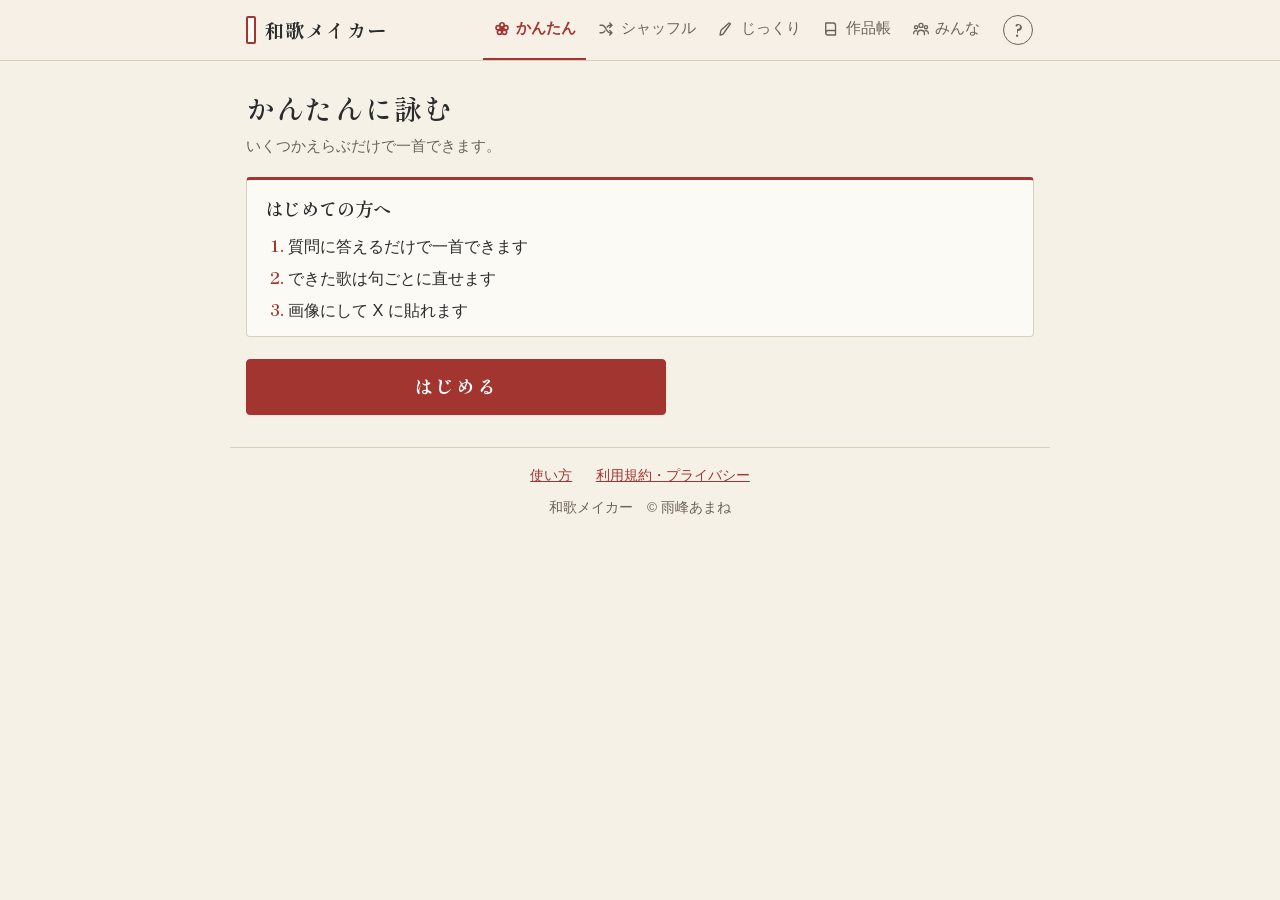
==== index.html @ 01344074 "みんなの和歌の API URL を設定 Co-Authored-By: Claude Fable 5.1 <noreply@anthropic.com>" ====
<!doctype html>
<html lang="ja">
<head>
<meta charset="utf-8">
<meta name="viewport" content="width=device-width, initial-scale=1, viewport-fit=cover">
<title>和歌メイカー｜えらぶだけで和歌が一首、縦書き画像で共有</title>
<meta name="description" content="質問に答えるだけで和歌（五・七・五・七・七）が一首できる無料サイト。句ごとの言いかえ、音数の自動カウント、短冊・色紙の縦書き画像で X に共有。今日のお題・作品帳つき。">
<meta name="theme-color" content="#f6f1e7">
<link rel="canonical" href="https://amemineamane.github.io/waka-maker/">
<!-- ホーム画面に追加（PWA）。sw.js は js/app.js が http(s) のときだけ登録する -->
<link rel="manifest" href="manifest.webmanifest">
<link rel="apple-touch-icon" href="assets/apple-touch-icon.png">
<meta name="apple-mobile-web-app-title" content="和歌メイカー">
<!-- OGP（SNS は JS を実行しないので data/site.js の値を直書き） -->
<meta property="og:type" content="website">
<meta property="og:site_name" content="和歌メイカー">
<meta property="og:title" content="和歌メイカー — えらぶだけで、和歌が一首">
<meta property="og:description" content="えらぶだけで和歌が一首。音数を数えて、短冊・色紙の縦書き画像にして X で共有できる無料サイト。">
<meta property="og:locale" content="ja_JP">
<meta property="og:url" content="https://amemineamane.github.io/waka-maker/">
<meta property="og:image" content="https://amemineamane.github.io/waka-maker/assets/og.png">
<meta property="og:image:width" content="1200">
<meta property="og:image:height" content="630">
<meta property="og:image:alt" content="和歌メイカー 縦書きの和歌のカード">
<meta name="twitter:image" content="https://amemineamane.github.io/waka-maker/assets/og.png">
<meta name="twitter:card" content="summary_large_image">
<meta name="twitter:site" content="@AmemineAmane">
<meta name="twitter:title" content="和歌メイカー — えらぶだけで、和歌が一首">
<meta name="twitter:description" content="えらぶだけで和歌が一首。音数を数えて、短冊・色紙の縦書き画像にして X で共有できる無料サイト。">
<script type="application/ld+json">
{
  "@context": "https://schema.org",
  "@type": "WebApplication",
  "name": "和歌メイカー",
  "url": "https://amemineamane.github.io/waka-maker/",
  "description": "質問に答えるだけで和歌（五・七・五・七・七）が一首できる無料サイト。句ごとの言いかえ、音数の自動カウント、短冊・色紙の縦書き画像で X に共有。今日のお題・作品帳つき。",
  "inLanguage": "ja",
  "applicationCategory": "EducationalApplication",
  "operatingSystem": "Any（ブラウザ）",
  "browserRequirements": "JavaScript を有効にしたブラウザ",
  "isAccessibleForFree": true,
  "offers": { "@type": "Offer", "price": "0", "priceCurrency": "JPY" },
  "image": "https://amemineamane.github.io/waka-maker/assets/og.png",
  "author": {
    "@type": "Person",
    "name": "雨峰あまね",
    "url": "https://x.com/AmemineAmane",
    "sameAs": ["https://x.com/AmemineAmane", "https://www.youtube.com/@AmemineAmane", "https://amemineamane.booth.pm/"]
  }
}
</script>
<link rel="icon" href="data:image/svg+xml,%3Csvg xmlns='http://www.w3.org/2000/svg' viewBox='0 0 64 64'%3E%3Crect x='19' y='3' width='26' height='58' rx='2' fill='%23d0482f'/%3E%3Ccircle cx='32' cy='10' r='2.6' fill='%23f6f1e7'/%3E%3Cpath d='M32 20v32' stroke='%23f6f1e7' stroke-width='2.4' stroke-linecap='round' opacity='.75'/%3E%3C/svg%3E">
<link rel="preconnect" href="https://fonts.googleapis.com">
<link rel="preconnect" href="https://fonts.gstatic.com" crossorigin>
<link rel="stylesheet" href="https://fonts.googleapis.com/css2?family=Shippori+Mincho:wght@400;600;700&display=swap">
<link rel="stylesheet" href="css/app.css?v=10">
</head>
<body>
<a class="skip" href="#app">本文へ</a>
<header class="site-header">
  <div class="header-inner">
    <a class="brand" href="#/easy"><span class="brand-mark" aria-hidden="true"></span><span data-site-name>和歌メイカー</span></a>
    <nav class="nav" aria-label="メニュー"><div class="nav-tabs" role="tablist" aria-label="作り方・作品帳・みんなの和歌">
      <a class="nav-item" href="#/easy" data-route="easy" role="tab" aria-selected="false" aria-controls="app"><svg class="nav-icon" viewBox="0 0 24 24" aria-hidden="true"><circle cx="12" cy="6.6" r="2.9"/><circle cx="17.1" cy="10.3" r="2.9"/><circle cx="15.2" cy="16.3" r="2.9"/><circle cx="8.8" cy="16.3" r="2.9"/><circle cx="6.9" cy="10.3" r="2.9"/><circle cx="12" cy="12" r="1.2"/></svg><span>かんたん</span></a>
      <a class="nav-item" href="#/mix" data-route="mix" role="tab" aria-selected="false" aria-controls="app"><svg class="nav-icon" viewBox="0 0 24 24" aria-hidden="true"><path d="M4 7h3c5 0 5 10 10 10h3M17 14l3 3-3 3M4 17h3c1.5 0 2.5-1 3.5-2.5M13.5 9.5C14.5 8 15.5 7 17 7h3M17 4l3 3-3 3"/></svg><span>シャッフル</span></a>
      <a class="nav-item" href="#/compose" data-route="compose" role="tab" aria-selected="false" aria-controls="app"><svg class="nav-icon" viewBox="0 0 24 24" aria-hidden="true"><path d="M4 20c3 0 5-1 6-4l8-11-2-1-10 9c-2 2-1 5-2 7z"/></svg><span>じっくり</span></a>
      <a class="nav-item" href="#/gallery" data-route="gallery" role="tab" aria-selected="false" aria-controls="app"><svg class="nav-icon" viewBox="0 0 24 24" aria-hidden="true"><path d="M5 4h10a3 3 0 0 1 3 3v13H8a3 3 0 0 1-3-3z"/><path d="M5 17a3 3 0 0 1 3-3h10"/></svg><span>作品帳</span></a>
      <a class="nav-item" href="#/minna" data-route="minna" role="tab" aria-selected="false" aria-controls="app" hidden><svg class="nav-icon" viewBox="0 0 24 24" aria-hidden="true"><circle cx="12" cy="7.2" r="2.7"/><path d="M7.4 19.5v-1.2a4.6 4.6 0 0 1 9.2 0v1.2"/><circle cx="5.4" cy="9.6" r="2.1"/><path d="M2.2 18.2v-.7a3.3 3.3 0 0 1 4-3.2"/><circle cx="18.6" cy="9.6" r="2.1"/><path d="M21.8 18.2v-.7a3.3 3.3 0 0 0-4-3.2"/></svg><span>みんな</span></a>
    </div></nav>
    <a class="help-btn" href="#/help" data-route="help" aria-label="使い方" title="使い方">?</a>
  </div>
</header>

<main id="app" class="main" tabindex="-1">
  <noscript><p class="notice">このサイトは JavaScript を使います。ブラウザの設定で JavaScript を有効にしてください。</p></noscript>
</main>

<footer class="site-footer">
  <p><a href="#/help">使い方</a>　<a href="#/terms">利用規約・プライバシー</a></p>
  <p class="muted small"><span data-site-name>和歌メイカー</span>　<span id="footer-credit"></span></p>
</footer>

<div id="toast" class="toast" role="status" aria-live="polite"></div>

<!-- データ → 部品 → 画面 → 起動 の順（file:// で動くよう fetch / module は使わない） -->
<script src="data/site.js?v=10"></script>
<script src="data/words.js?v=10"></script>
<script src="data/makura.js?v=10"></script>
<script src="data/parts.js?v=10"></script>
<script src="data/samples.js?v=10"></script>
<script src="data/readings.js?v=10"></script>
<script src="data/easy.js?v=10"></script>
<script src="data/easy-modern.js?v=10"></script>
<script src="js/mora.js?v=10"></script>
<script src="js/reading.js?v=10"></script>
<script src="js/store.js?v=10"></script>
<script src="js/components.js?v=10"></script>
<script src="js/render.js?v=10"></script>
<script src="js/share.js?v=10"></script>
<script src="js/easy-gen.js?v=10"></script>
<script src="js/view-easy.js?v=10"></script>
<script src="js/view-compose.js?v=10"></script>
<script src="js/view-mix.js?v=10"></script>
<script src="js/view-gallery.js?v=10"></script>
<script src="js/view-minna.js?v=10"></script>
<script src="js/view-help.js?v=10"></script>
<script src="js/view-terms.js?v=10"></script>
<script src="js/app.js?v=10"></script>
</body>
</html>
---- css/app.css ----
/* =====================================================================
 * css/app.css — 和歌メイカーの見た目
 * ---------------------------------------------------------------------
 * 生成りの地・墨の文字・アクセントは深緋 1 色（DESIGN.md 5 章）。
 * スマホ幅 360px が基準。720px 以上でタブを上に、入力欄を横並びにする。
 * 角丸は 4px まで、影は薄く 1 段。
 * ===================================================================== */
:root {
  --paper: #f6f1e7;
  --paper-2: #fcfaf5;
  --paper-3: #ece5d6;
  --ink: #2b2b2b;
  --ink-2: #6a6358;
  --line: #d8cfbd;
  --accent: #a2352f;
  --accent-soft: #f3e3df;
  --warn: #8a6410;
  --warn-bg: #f5e6b8;
  --bad: #a2352f;
  --radius: 4px;
  --shadow: 0 1px 2px rgba(60, 45, 20, .08);
  --gothic: "Yu Gothic", YuGothic, "Hiragino Sans", "Hiragino Kaku Gothic ProN", "Noto Sans JP", Meiryo, sans-serif;
  --mincho: "Shippori Mincho", "Zen Old Mincho", "Yu Mincho", YuMincho, "Hiragino Mincho ProN", "Noto Serif JP", serif;
  --nav-h: 60px;
  --cta-h: 72px;   /* 主ボタンの帯（56px のボタン＋上下 8px） */
}

*, *::before, *::after { box-sizing: border-box; }
html { -webkit-text-size-adjust: 100%; }
body {
  margin: 0;
  background: var(--paper);
  color: var(--ink);
  font-family: var(--gothic);
  font-weight: 500;
  font-size: 16px;
  line-height: 1.7;
  overflow-x: hidden;
  padding-bottom: calc(var(--nav-h) + env(safe-area-inset-bottom));
}
body.modal-open { overflow: hidden; }
a { color: var(--accent); }
h1, h2, h3 { font-family: var(--mincho); font-weight: 600; line-height: 1.4; margin: 0; }
p { margin: 0 0 .6em; }
button, input { font: inherit; color: inherit; }
:focus-visible { outline: 2px solid var(--accent); outline-offset: 2px; }

.muted { color: var(--ink-2); }
.small { font-size: .85rem; }
.center { text-align: center; }
.pad { padding: .8rem; }
.visually-hidden { position: absolute !important; width: 1px; height: 1px; overflow: hidden; clip: rect(0 0 0 0); white-space: nowrap; }
.skip { position: absolute; left: -999px; top: 0; background: var(--paper-2); padding: .5rem; z-index: 50; }
.skip:focus { left: .5rem; }

/* ---------- ヘッダー・タブ ---------- */
.site-header {
  position: sticky; top: 0; z-index: 20;
  background: rgba(246, 241, 231, .96);
  border-bottom: 1px solid var(--line);
}
.header-inner { max-width: 820px; margin: 0 auto; padding: 0 16px; height: 52px; display: flex; align-items: center; justify-content: space-between; }
.brand { display: flex; align-items: center; gap: .55rem; color: var(--ink); text-decoration: none; font-family: var(--mincho); font-weight: 700; font-size: 1.2rem; letter-spacing: .08em; }
.brand-mark { width: 10px; height: 28px; border: 2px solid var(--accent); border-radius: 2px; background: var(--paper-2); }

/* スマホ：下タブ */
.nav {
  position: fixed; left: 0; right: 0; bottom: 0; z-index: 20;
  display: grid; grid-template-columns: repeat(4, 1fr);
  height: calc(var(--nav-h) + env(safe-area-inset-bottom));
  padding-bottom: env(safe-area-inset-bottom);
  background: var(--paper-2);
  border-top: 1px solid var(--line);
}
.nav-item {
  display: flex; flex-direction: column; align-items: center; justify-content: center; gap: 2px;
  color: var(--ink-2); text-decoration: none; font-size: .72rem; min-height: 44px;
}
.nav-icon { width: 22px; height: 22px; fill: none; stroke: currentColor; stroke-width: 1.8; stroke-linecap: round; stroke-linejoin: round; }
.nav-item[aria-current="page"] { color: var(--accent); font-weight: 700; }
.nav-item[aria-current="page"] .nav-icon { stroke-width: 2.2; }
.help-btn {
  flex: none; display: inline-flex; align-items: center; justify-content: center;
  width: 44px; height: 44px; margin-right: -6px; border-radius: 50%; position: relative;
  color: var(--ink-2); text-decoration: none; font-family: var(--mincho); font-weight: 700; font-size: 1.15rem;
}
.help-btn::before { content: ""; position: absolute; inset: 7px; border: 1.5px solid currentColor; border-radius: 50%; }
.help-btn:hover, .help-btn[aria-current="page"] { color: var(--accent); }

/* ---------- 本体 ---------- */
.main { max-width: 820px; margin: 0 auto; padding: 16px 16px 32px; outline: none; }
.view-head { margin: 4px 0 18px; }
.view-title { font-size: 1.5rem; letter-spacing: .06em; }
.lead { color: var(--ink-2); margin-top: .3rem; font-size: .95rem; }
.notice { background: var(--paper-2); border: 1px solid var(--line); padding: 1rem; border-radius: var(--radius); }
.notice.error { border-color: var(--accent); }
.banner {
  display: flex; flex-wrap: wrap; gap: .3rem .8rem; align-items: center;
  background: var(--accent-soft); border-left: 3px solid var(--accent);
  padding: .6rem .8rem; margin-bottom: 14px; font-size: .9rem; border-radius: var(--radius);
}

/* ---------- ボタン ---------- */
.btn {
  display: inline-flex; align-items: center; justify-content: center; gap: .4rem;
  min-height: 44px; padding: .45rem 1rem;
  background: var(--paper-2); color: var(--ink);
  border: 1px solid var(--line); border-radius: var(--radius);
  box-shadow: var(--shadow); cursor: pointer; text-decoration: none; text-align: center;
  line-height: 1.35; transition: background .15s, border-color .15s;
}
.btn:hover { border-color: var(--ink-2); }
.btn:active { transform: translateY(1px); }
.btn[disabled], .btn.is-disabled { opacity: .45; cursor: not-allowed; }
.btn-primary { background: var(--accent); border-color: var(--accent); color: #fff; }
.btn-primary:hover { background: #8e2c27; border-color: #8e2c27; }
.btn-ghost { background: transparent; box-shadow: none; }
.btn-danger { color: var(--accent); }
.btn.armed { background: var(--accent-soft); border-color: var(--accent); color: var(--accent); font-weight: 700; }
.btn-big { width: 100%; min-height: 54px; font-family: var(--mincho); font-size: 1.2rem; font-weight: 700; letter-spacing: .1em; }
.btn-small { min-height: 36px; padding: .25rem .8rem; font-size: .88rem; }
.btn-row { display: flex; flex-wrap: wrap; gap: 8px; }
.btn-row > .btn { flex: 1 1 auto; }
.btn-icon {
  display: inline-flex; align-items: center; justify-content: center;
  width: 44px; height: 44px; padding: 0;
  background: transparent; border: 1px solid transparent; border-radius: var(--radius);
  color: var(--ink); cursor: pointer;
}
.btn-icon:hover { background: var(--paper-3); }
.btn-icon[aria-pressed="true"] { color: var(--accent); background: var(--accent-soft); border-color: var(--accent); }
.icon { display: inline-flex; }
.link-btn { background: none; border: 0; padding: .3rem 0; color: var(--accent); text-decoration: underline; cursor: pointer; min-height: 44px; }

/* ---------- 音数メーター ---------- */
.meter { display: inline-flex; align-items: center; gap: .5rem; font-size: .82rem; white-space: nowrap; }
.dots { display: inline-flex; gap: 3px; align-items: center; }
.dots i { display: block; width: 10px; height: 10px; border: 1.5px solid var(--ink-2); border-radius: 50%; }
.dots i.on { background: var(--ink); border-color: var(--ink); }
.dots i.extra { background: var(--warn); border-color: var(--warn); }
.dots i.extra:first-of-type, .dots i:not(.extra) + i.extra { margin-left: 5px; }
.meter.bad .dots i.extra { background: var(--bad); border-color: var(--bad); }
.meter-label { display: inline-flex; gap: .4rem; align-items: baseline; }
.meter-count { color: var(--ink-2); font-variant-numeric: tabular-nums; }
.meter.idle .meter-label { color: var(--ink-2); }
.meter.ok .meter-label { font-weight: 700; }
.meter.warn .meter-label { color: var(--warn); background: var(--warn-bg); padding: 0 .35rem; border-radius: 3px; font-weight: 700; }
.meter.bad .meter-label { color: var(--bad); font-weight: 700; }
.meter.bad .dots i.on:not(.extra) { border-color: var(--bad); }
.meter.unknown .meter-label { color: var(--ink-2); font-weight: 700; }

/* ---------- 手作りモード ---------- */
.ku-group { margin-bottom: 14px; }
.ku-group-title { font-size: .9rem; color: var(--ink-2); letter-spacing: .2em; margin: 0 0 6px 2px; }
.ku-row {
  background: var(--paper-2); border: 1px solid var(--line); border-left: 3px solid var(--line);
  border-radius: var(--radius); padding: 8px 10px 10px; margin-bottom: 8px;
}
.ku-row.active { border-left-color: var(--accent); }
.ku-head { display: flex; align-items: center; justify-content: space-between; gap: .5rem; min-height: 26px; flex-wrap: wrap; }
.ku-no { font-family: var(--mincho); font-weight: 700; font-size: 1.1rem; }
.ku-fields { display: grid; gap: 6px; margin-top: 4px; }
.ku-text, .ku-kana, .author-input, .kotoba-search {
  width: 100%; min-height: 44px; padding: .4rem .6rem;
  background: #fff; border: 1px solid var(--line); border-radius: var(--radius);
}
.ku-text { font-family: var(--mincho); font-size: 1.3rem; font-weight: 600; letter-spacing: .05em; }
.ku-text::placeholder, .ku-kana::placeholder { color: #b9b1a2; font-weight: 400; }
.ku-text:focus, .ku-kana:focus, .author-input:focus, .kotoba-search:focus { outline: none; border-color: var(--accent); }
.ku-reading { display: flex; align-items: center; gap: .5rem; }
.ku-reading-label { font-size: .8rem; color: var(--ink-2); flex: none; }
.ku-kana { font-size: .95rem; min-height: 40px; }
.ku-note { margin: 4px 0 0; font-size: .8rem; color: var(--accent); }
.ku-note:empty { display: none; }

.author-row { display: flex; align-items: center; gap: .6rem; margin: 6px 0 16px; }
.author-label { font-family: var(--mincho); font-weight: 700; flex: none; }
.compose-actions { display: grid; gap: 8px; margin-bottom: 18px; }

/* 歌ことばパネル */
.panel { background: var(--paper-2); border: 1px solid var(--line); border-radius: var(--radius); margin-top: 8px; }
.panel-summary { list-style: none; cursor: pointer; padding: .75rem 1rem; display: flex; flex-wrap: wrap; align-items: baseline; gap: .2rem .8rem; min-height: 44px; }
.panel-summary::-webkit-details-marker { display: none; }
.panel-summary > span:first-child { font-family: var(--mincho); font-weight: 700; font-size: 1.05rem; }
.panel-summary > span:first-child::before { content: "＋"; color: var(--accent); margin-right: .4rem; }
details[open] > .panel-summary > span:first-child::before { content: "－"; }
.panel-body { padding: 0 1rem 1rem; }
.panel-title { font-size: 1.05rem; margin-bottom: .3rem; }
.io-panel { padding: 1rem; margin-top: 24px; }
.tabs { display: flex; flex-wrap: wrap; gap: 4px; margin-bottom: 8px; }
.tab {
  min-height: 40px; min-width: 44px; padding: .25rem .7rem;
  background: transparent; border: 1px solid var(--line); border-radius: var(--radius); cursor: pointer;
}
.tab[aria-selected="true"], .tab[aria-checked="true"] { background: var(--ink); border-color: var(--ink); color: var(--paper); }
.kotoba-search { margin-bottom: 4px; }
.kotoba-list { display: grid; gap: 6px; max-height: 55vh; overflow-y: auto; padding: 2px; }
.kotoba-item {
  display: grid; gap: 1px; text-align: left; padding: .5rem .7rem; min-height: 44px;
  background: #fff; border: 1px solid var(--line); border-radius: var(--radius); cursor: pointer;
}
.kotoba-item:hover { border-color: var(--accent); }
.k-head { display: flex; flex-wrap: wrap; align-items: baseline; gap: .5rem; }
.kw { font-family: var(--mincho); font-weight: 700; font-size: 1.1rem; }
.kl { color: var(--accent); font-size: .9rem; }
.tag { font-size: .7rem; border: 1px solid var(--line); padding: 0 .35rem; border-radius: 3px; color: var(--ink-2); }
.k-kana { font-size: .8rem; color: var(--ink-2); }
.k-mean { font-size: .85rem; }
.k-mean:empty { display: none; }

/* お手本 */
.sample-poem { font-family: var(--mincho); margin: .2rem 0 .8rem; }
.sample-ku { display: flex; flex-wrap: wrap; align-items: baseline; gap: .2rem .8rem; margin: 0 0 .25rem; }
.sample-ku:nth-child(2), .sample-ku:nth-child(4) { padding-left: 1em; }
.sk { font-size: 1.3rem; font-weight: 600; }
.sr { font-size: .8rem; color: var(--ink-2); font-family: var(--gothic); }
.sample-author { text-align: right; font-family: var(--mincho); }
.sample-mean { font-size: .9rem; background: var(--paper); padding: .6rem .8rem; border-radius: var(--radius); }

/* ---------- 組み合わせモード ---------- */
.theme-tabs { margin-bottom: 12px; }
.theme-tabs .tab { flex: 1 0 auto; padding: .25rem .45rem; min-width: 40px; }
.slots { display: grid; gap: 8px; margin-bottom: 16px; }
.slot { background: var(--paper-2); border: 1px solid var(--line); border-radius: var(--radius); padding: 4px 6px 8px; }
.slot.locked { border-color: var(--accent); background: #fdf6f3; }
.slot-head { display: flex; align-items: center; gap: .5rem; padding: 0 0 2px 4px; }
.slot-head .meter { flex: 1; justify-content: flex-end; }
.slot-body { display: grid; grid-template-columns: 44px minmax(0, 1fr) 44px; align-items: center; gap: 4px; }
.slot-main {
  display: grid; justify-items: center; gap: 0; min-height: 60px; padding: .3rem .4rem;
  background: #fff; border: 1px solid var(--line); border-radius: var(--radius); cursor: pointer;
}
.slot-main:hover { border-color: var(--accent); }
.slot-text { font-family: var(--mincho); font-weight: 700; font-size: 1.3rem; letter-spacing: .06em; line-height: 1.4; word-break: keep-all; overflow-wrap: anywhere; }
.slot-kana { font-size: .78rem; color: var(--ink-2); }
.slot-tools { display: flex; gap: 2px; flex: none; }
.slot-tools .btn-icon { width: 40px; height: 40px; }
.mix-actions { display: grid; gap: 8px; }
.choice-list { display: grid; gap: 6px; }
.choice { display: grid; text-align: left; padding: .5rem .8rem; min-height: 44px; background: #fff; border: 1px solid var(--line); border-radius: var(--radius); cursor: pointer; }
.choice.current { border-color: var(--accent); border-left-width: 3px; }

/* ---------- かんたんモード ---------- */
/* ほかの作り方（入り口のリンク） */
.other-entries { display: flex; flex-wrap: wrap; align-items: center; gap: 0 .4rem; margin: -10px 0 8px; font-size: .88rem; color: var(--ink-2); }
.other-entries .link-btn { padding: 0 .2rem; font-size: .92rem; }
.other-entries .sep { color: var(--line); }

/* はじめての案内 */
.intro-card { background: var(--paper-2); border: 1px solid var(--line); border-top: 3px solid var(--accent); border-radius: var(--radius); padding: 16px 18px 10px; margin-bottom: 8px; }
.intro-title { font-size: 1.15rem; margin-bottom: 8px; }
.intro-list { margin: 0; padding-left: 1.4em; font-size: 1.02rem; line-height: 1.9; }
.intro-list li::marker { color: var(--accent); font-family: var(--mincho); font-weight: 700; }

/* ステップ（1 画面 1 問） */
.stepper { margin-bottom: 16px; }
.stepper-top { display: flex; align-items: center; justify-content: space-between; min-height: 44px; }
.step-back { font-size: .95rem; }
.step-count { margin: 0; font-size: .85rem; color: var(--ink-2); font-variant-numeric: tabular-nums; letter-spacing: .1em; }
.step-list { list-style: none; margin: 0; padding: 0; display: grid; grid-template-columns: repeat(4, minmax(0, 1fr)); gap: 4px; }
.step-btn {
  display: grid; grid-template-columns: auto minmax(0, 1fr); align-items: baseline; gap: 0 .3rem;
  width: 100%; min-height: 48px; padding: .3rem .35rem; text-align: left; cursor: pointer;
  background: transparent; border: 0; border-bottom: 3px solid var(--line); border-radius: 0;
}
.step-no { grid-row: 1 / 3; font-family: var(--mincho); font-weight: 700; color: var(--ink-2); font-size: 1rem; }
.step-name { font-size: .72rem; color: var(--ink-2); line-height: 1.2; }
.step-val { font-family: var(--mincho); font-weight: 700; font-size: .95rem; line-height: 1.3; overflow: hidden; text-overflow: ellipsis; white-space: nowrap; }
.step-btn.done { border-bottom-color: var(--ink-2); }
.step-btn[aria-current="step"] { border-bottom-color: var(--accent); }
.step-btn[aria-current="step"] .step-no, .step-btn[aria-current="step"] .step-name { color: var(--accent); }

/* 題材：検索とグループ */
.subj-search {
  width: 100%; min-height: 44px; padding: .4rem .7rem; margin-bottom: 10px; font-size: 1rem;
  background: #fff; border: 1px solid var(--line); border-radius: var(--radius);
}
.subj-search:focus { outline: none; border-color: var(--accent); }
.subj-box { display: grid; gap: 6px; }
.subj-count, .subj-none { margin: 0 0 2px; }
.grp { border: 1px solid var(--line); border-radius: var(--radius); background: var(--paper-2); }
.grp.in-season { border-color: #c9a79f; }
.grp-head {
  display: flex; align-items: center; gap: .5rem; width: 100%; min-height: 48px; padding: .35rem .75rem;
  background: none; border: 0; cursor: pointer; text-align: left;
}
.grp-mark { color: var(--accent); font-weight: 700; width: 1em; flex: none; }
.grp-name { font-family: var(--mincho); font-weight: 700; font-size: 1.05rem; }
.grp-badge { font-size: .72rem; color: var(--accent); border: 1px solid var(--accent); border-radius: 3px; padding: 0 .35em; line-height: 1.5; }
.grp-count { margin-left: auto; font-size: .78rem; color: var(--ink-2); }
.grp-chips { padding: 0 .6rem .7rem; }
.questions { display: grid; gap: 22px; margin-bottom: 20px; }
.q-title { font-size: 1.12rem; margin: 0 0 10px; display: flex; flex-wrap: wrap; align-items: baseline; gap: .2rem .5rem; }
.q-no { color: var(--accent); font-size: .95rem; letter-spacing: .05em; }
.q-sub { font-family: var(--gothic); font-weight: 500; font-size: .8rem; color: var(--ink-2); }
.q-hint { font-size: .82rem; color: var(--ink-2); margin: 6px 0 0; }
.q-grid { display: grid; gap: 8px; }
.season-grid { grid-template-columns: repeat(4, 1fr); }
.q-btn {
  min-height: 56px; padding: .3rem .4rem; background: var(--paper-2); border: 1px solid var(--line); border-radius: var(--radius);
  box-shadow: var(--shadow); cursor: pointer; font-family: var(--mincho); font-weight: 700; font-size: 1.3rem;
}
.q-btn.wide { grid-column: 1 / -1; font-size: 1rem; font-family: var(--gothic); font-weight: 500; }
.q-btn:hover, .chip:hover, .mood-btn:hover { border-color: var(--ink-2); }
.q-btn[aria-pressed="true"], .chip[aria-pressed="true"], .mood-btn[aria-pressed="true"] {
  background: var(--ink); border-color: var(--ink); color: var(--paper);
}
.chips { display: flex; flex-wrap: wrap; gap: 6px; }
.chip {
  min-height: 44px; padding: .3rem .85rem; background: #fff; border: 1px solid var(--line); border-radius: var(--radius);
  cursor: pointer; font-family: var(--mincho); font-weight: 600; font-size: 1.05rem; line-height: 1.3;
  display: inline-flex; align-items: center; gap: .4rem;
}
.chip.in-season { border-color: #c9a79f; background: #fdf8f6; }
.chip.in-season[aria-pressed="true"] { background: var(--ink); border-color: var(--ink); }
.chip-kana { font-family: var(--gothic); font-weight: 500; font-size: .72rem; color: var(--ink-2); }
.chip[aria-pressed="true"] .chip-kana { color: #d9d2c4; }
.more-btn { margin-top: 2px; }
.mood-grid { display: grid; grid-template-columns: repeat(2, minmax(0, 1fr)); gap: 8px; }
.mood-any { border-style: dashed; }
.mood-btn {
  display: grid; gap: 1px; align-content: center; text-align: left; min-height: 56px; padding: .4rem .7rem;
  background: #fff; border: 1px solid var(--line); border-radius: var(--radius); cursor: pointer;
}
.mood-label { font-family: var(--mincho); font-weight: 700; font-size: 1.08rem; line-height: 1.3; }
.mood-hint { font-size: .74rem; color: var(--ink-2); line-height: 1.35; }
.mood-btn[aria-pressed="true"] .mood-hint { color: #d9d2c4; }
.make-area { margin: 4px 0 8px; }

.stage-nav { display: flex; flex-wrap: wrap; align-items: center; gap: 0 1rem; margin: -6px 0 10px; }
.stage-nav .link-btn.armed { font-weight: 700; }
.cond-line { margin: 0; font-size: .85rem; color: var(--ink-2); }

/* CSS 縦書きの一首（散らし書き風に 2・4 句目を少し下げる） */
.tate-poem {
  writing-mode: vertical-rl; font-family: var(--mincho); font-weight: 600; letter-spacing: .12em;
  margin: 0 auto; line-height: 1.55;
}
.tate-line { margin: 0; }
.tate-line.l2, .tate-line.l4 { padding-top: 1.2em; }
.tate-line.l3 { margin-left: .5em; }

/* 候補：スマホは横スワイプのカルーセル（CSS scroll-snap）。PC は 3 枚横並び */
.cand-list {
  display: flex; gap: 12px; margin: 0 -16px; padding: 2px 16px 4px;
  overflow-x: auto; overscroll-behavior-x: contain; scroll-snap-type: x mandatory; scroll-padding: 0 16px;
  scrollbar-width: none; -webkit-overflow-scrolling: touch;
}
.cand-list::-webkit-scrollbar { display: none; }
.cand-list:focus-visible { outline-offset: -2px; }
.cand {
  flex: 0 0 100%; min-width: 0; scroll-snap-align: start; scroll-snap-stop: always;
  display: grid; justify-items: center; align-content: start; gap: 8px; padding: 10px 12px 12px;
  background: var(--paper-2); border: 1px solid var(--line); border-radius: var(--radius); box-shadow: var(--shadow);
}
.cand-dots { display: flex; justify-content: center; gap: 0; margin: 2px 0 0; }
.cand-dot { width: 44px; height: 44px; padding: 0; background: none; border: 0; cursor: pointer; display: grid; place-items: center; }
.cand-dot i { display: block; width: 9px; height: 9px; border-radius: 50%; border: 1.5px solid var(--ink-2); }
.cand-dot[aria-current="true"] i { background: var(--accent); border-color: var(--accent); }
.swipe-hint { text-align: center; font-size: .78rem; color: var(--ink-2); margin: -6px 0 12px; }
.cand-pick { display: none; }
.cand-actions { display: grid; grid-template-columns: 1fr 1fr; gap: 8px; }
.cand-no { margin: 0; justify-self: start; font-size: .8rem; color: var(--ink-2); }
.cand-poem { font-size: 1.22rem; height: 9.8em; max-width: 100%; }
.cand-meta { margin: 0; font-size: .8rem; color: var(--ink-2); }
.btn-again { font-family: var(--gothic); font-weight: 500; }

.finish-grid { display: grid; gap: 14px; }
.finish-mini {
  display: flex; justify-content: center; padding: 14px 10px;
  background: var(--paper-2); border: 1px solid var(--line); border-radius: var(--radius);
}
.mini-poem { font-size: 1.12rem; height: 9.8em; max-width: 100%; }
.line-list { display: grid; gap: 8px; margin-bottom: 14px; }
.line-card { background: var(--paper-2); border: 1px solid var(--line); border-left: 3px solid var(--line); border-radius: var(--radius); }
.line-card.open { border-left-color: var(--accent); }
.line-head {
  display: grid; grid-template-columns: auto minmax(0, 1fr); align-items: center; gap: 2px .6rem;
  width: 100%; min-height: 56px; padding: 8px 10px; background: none; border: 0; text-align: left; cursor: pointer;
}
.line-body { display: grid; min-width: 0; }
.line-text { font-family: var(--mincho); font-weight: 700; font-size: 1.25rem; letter-spacing: .05em; line-height: 1.4; overflow-wrap: anywhere; }
.line-kana { font-size: .78rem; color: var(--ink-2); overflow-wrap: anywhere; }
.line-side { grid-column: 1 / -1; display: flex; align-items: center; justify-content: space-between; gap: .5rem; }
.line-edit { font-size: .8rem; color: var(--accent); text-decoration: underline; }
.line-panel { padding: 0 10px 12px; }
.line-tabs { display: flex; gap: 4px; margin-bottom: 8px; border-bottom: 1px solid var(--line); }
.line-tab {
  min-height: 44px; padding: .2rem .8rem; background: none; border: 0; border-bottom: 2px solid transparent;
  margin-bottom: -1px; cursor: pointer; color: var(--ink-2);
}
.line-tab[aria-selected="true"] { color: var(--ink); border-bottom-color: var(--accent); font-weight: 700; }
.alt-list { display: grid; grid-template-columns: 1fr 1fr; gap: 6px; margin-bottom: 8px; }
.alt-chip {
  display: grid; gap: 0; text-align: left; min-height: 52px; padding: .35rem .6rem;
  background: #fff; border: 1px solid var(--line); border-radius: var(--radius); cursor: pointer;
}
.alt-chip:hover { border-color: var(--accent); }
.alt-chip[aria-pressed="true"] { border-color: var(--accent); background: var(--accent-soft); }
.alt-text { font-family: var(--mincho); font-weight: 700; font-size: 1.05rem; line-height: 1.35; overflow-wrap: anywhere; }
.alt-kana { font-size: .72rem; color: var(--ink-2); overflow-wrap: anywhere; }
.alt-m { font-size: .74rem; color: var(--ink); line-height: 1.4; margin-top: 2px; padding-top: 2px; border-top: 1px dotted var(--line); overflow-wrap: anywhere; }
.alt-chip[aria-pressed="true"] .alt-m { border-top-color: #d9b7b1; }
.own-row { margin: 0; border-left-width: 1px; background: #fffdf9; }
.easy-actions { display: grid; gap: 8px; margin-bottom: 8px; }
.line-card { scroll-margin-bottom: calc(var(--cta-h) + 12px); }

/* 主ボタンの帯：スマホでは下タブの直上に sticky（コンテンツ末尾にこの帯の高さぶんの場所が残る） */
.cta-bar {
  position: sticky; bottom: calc(var(--nav-h) + env(safe-area-inset-bottom)); z-index: 15;
  margin: 18px -16px -32px; padding: 8px 16px;
  background: rgba(246, 241, 231, .97); border-top: 1px solid var(--line);
}
.cta-bar .cta-main { min-height: 56px; }
.fix-cond { margin-top: 8px; }

/* 穴埋め */
.tpl-list { display: grid; gap: 8px; margin-top: 10px; }
.tpl-card {
  display: grid; gap: 2px; text-align: left; padding: .7rem .9rem; min-height: 56px;
  background: var(--paper-2); border: 1px solid var(--line); border-radius: var(--radius); box-shadow: var(--shadow); cursor: pointer;
}
.tpl-card:hover { border-color: var(--accent); }
.tpl-label { font-family: var(--mincho); font-weight: 700; font-size: 1.05rem; }
.tpl-sample { font-family: var(--mincho); font-size: .92rem; color: var(--ink-2); line-height: 1.6; overflow-wrap: anywhere; }
.fill-rows { display: grid; gap: 8px; margin: 10px 0 16px; }
.fill-row { background: var(--paper-2); border: 1px solid var(--line); border-left: 3px solid var(--line); border-radius: var(--radius); }
.fill-row.fixed { background: transparent; border-style: dashed; border-left-style: solid; }
.fill-row.open { border-left-color: var(--accent); }
.fill-head {
  display: grid; grid-template-columns: auto minmax(0, 1fr); align-items: center; gap: 2px .6rem;
  width: 100%; min-height: 56px; padding: 8px 10px; background: none; border: 0; text-align: left;
}
button.fill-head { cursor: pointer; }
.fill-head .meter { grid-column: 2; }
.fill-text { font-family: var(--mincho); font-weight: 700; font-size: 1.22rem; letter-spacing: .04em; line-height: 1.5; overflow-wrap: anywhere; }
.blank {
  display: inline-block; min-width: 2.5em; padding: 0 .3em; margin: 0 .1em;
  border-bottom: 2px solid var(--accent); color: var(--accent); letter-spacing: .1em; font-weight: 600;
}
.blank.filled { color: var(--ink); background: var(--accent-soft); }
.blank-panel { padding: 0 10px 12px; }
.blank-title { font-size: .85rem; font-weight: 700; margin: 4px 0 6px; }
.blank-chips { max-height: 260px; overflow-y: auto; padding: 2px; margin-bottom: 10px; }
.word-tabs .tab { flex: 1 0 auto; min-width: 40px; padding: .2rem .4rem; }

/* 現代語で一言 */
.free-row { display: grid; grid-template-columns: minmax(0, 1fr); gap: 8px; }
.free-input {
  width: 100%; min-height: 52px; padding: .4rem .7rem; font-size: 1.05rem;
  background: #fff; border: 1px solid var(--line); border-radius: var(--radius);
}
.free-input:focus { outline: none; border-color: var(--accent); }
.free-go { min-height: 52px; }
.free-hit { margin: 18px 0 16px; padding: .7rem .9rem; background: var(--accent-soft); border-left: 3px solid var(--accent); border-radius: var(--radius); }
.free-q { margin: 0; font-family: var(--mincho); font-weight: 700; font-size: 1.08rem; }
.free-hit .q-hint { margin-top: 2px; }
.free-make { width: 100%; margin-top: 10px; }

/* ---------- 作品帳 ---------- */
.g-list { display: grid; gap: 8px; }
.g-card {
  display: grid; gap: .3rem; text-align: left; width: 100%; padding: .8rem 1rem;
  background: var(--paper-2); border: 1px solid var(--line); border-radius: var(--radius); box-shadow: var(--shadow); cursor: pointer;
}
.g-card:hover { border-color: var(--accent); }
.g-poem { font-family: var(--mincho); font-size: 1.08rem; font-weight: 600; line-height: 1.6; overflow-wrap: anywhere; }
.g-meta { display: flex; gap: 1rem; font-size: .8rem; color: var(--ink-2); }
.empty { text-align: center; padding: 2rem 1rem; background: var(--paper-2); border: 1px dashed var(--line); border-radius: var(--radius); }

/* ---------- 使い方・規約 ---------- */
.doc-sec { margin-bottom: 22px; }
.doc-h { font-size: 1.15rem; border-bottom: 1px solid var(--line); padding-bottom: .25rem; margin-bottom: .6rem; }
.doc-h::before { content: ""; display: inline-block; width: 4px; height: 1em; background: var(--accent); margin-right: .5rem; vertical-align: -.12em; }
.steps { padding-left: 1.4em; margin: 0; }
.steps li { margin-bottom: .5rem; }
.examples { list-style: none; padding: 0; display: flex; flex-wrap: wrap; gap: .4rem 1.2rem; margin: 0 0 .6rem; }
.ex-kana { font-family: var(--mincho); font-weight: 700; }
.terms dt { font-family: var(--mincho); font-weight: 700; margin-top: .5rem; }
.terms dd { margin: 0 0 0 1em; }
.author-card { display: flex; gap: 1rem; align-items: center; background: var(--paper-2); border: 1px solid var(--line); border-radius: var(--radius); padding: 1rem; }
.author-mark { flex: none; width: 56px; height: 56px; display: grid; place-items: center; border: 2px solid var(--accent); border-radius: 50%; font-family: var(--mincho); font-weight: 700; font-size: 1.5rem; color: var(--accent); background: #fff; }
.author-name { font-family: var(--mincho); font-weight: 700; font-size: 1.15rem; margin: 0; }
.author-info { min-width: 0; }
.author-info .btn-row { margin-top: .4rem; }

/* ---------- フッター ---------- */
.site-footer { max-width: 820px; margin: 0 auto; padding: 16px 16px 24px; border-top: 1px solid var(--line); text-align: center; font-size: .88rem; }
.site-footer a { margin: 0 .3rem; }

/* ---------- モーダル ---------- */
.modal {
  position: fixed; inset: 0; z-index: 40;
  background: rgba(43, 43, 43, .45);
  display: flex; align-items: flex-end; justify-content: center;
}
.modal-panel {
  width: 100%; max-height: 92vh; overflow-y: auto; overscroll-behavior: contain;
  background: var(--paper); border-radius: var(--radius) var(--radius) 0 0;
  box-shadow: 0 -2px 10px rgba(0, 0, 0, .12);
  padding: 0 16px calc(16px + env(safe-area-inset-bottom));
}
.modal-head { position: sticky; top: 0; z-index: 1; background: var(--paper); display: flex; align-items: center; justify-content: space-between; padding: 8px 0; border-bottom: 1px solid var(--line); margin-bottom: 12px; }
.modal-title { font-size: 1.15rem; }
.modal-close { margin-right: -10px; }

/* 完成画面 */
.finish-preview {
  display: flex; justify-content: center; align-items: center;
  background: var(--paper-3); border-radius: var(--radius); padding: 12px; margin-bottom: 10px;
}
.finish-canvas { display: block; max-width: 100%; max-height: 42vh; width: auto; height: auto; box-shadow: 0 1px 4px rgba(0, 0, 0, .18); }
.finish-preview[data-layout="card"] .finish-canvas { width: 100%; max-height: none; }
.finish-opts { display: grid; gap: 8px; margin-bottom: 12px; }
.opt-row { display: flex; align-items: center; gap: .6rem; }
.opt-label { flex: none; width: 3.2em; font-size: .85rem; color: var(--ink-2); }
.seg { display: flex; flex-wrap: wrap; gap: 4px; flex: 1; }
.seg-btn { flex: 1 1 0; min-width: 3.5em; min-height: 40px; padding: .2rem .5rem; background: var(--paper-2); border: 1px solid var(--line); border-radius: var(--radius); cursor: pointer; }
.seg-btn[aria-checked="true"] { background: var(--ink); border-color: var(--ink); color: var(--paper); }
.seg-btn[disabled] { opacity: .5; cursor: not-allowed; }
.finish-main-actions { display: grid; grid-template-columns: 1fr 1fr; gap: 8px; margin-bottom: 14px; }
.btn-main { min-height: 56px; font-size: 1.05rem; font-weight: 700; }
.btn-outline { background: #fff; border-color: var(--accent); color: var(--accent); }
.btn-outline:hover { background: var(--accent-soft); border-color: var(--accent); }
.finish-sub-title { margin: 0 0 6px; font-size: .78rem; color: var(--ink-2); letter-spacing: .1em; }
.finish-actions { display: grid; grid-template-columns: 1fr 1fr; gap: 8px; margin-bottom: 14px; }
.finish-actions > .btn-save { grid-column: 1 / -1; border-color: var(--ink-2); font-weight: 700; }
.note { font-size: .82rem; color: var(--ink-2); }

/* render.js が無いときの代わりの縦書き */
.tate-preview {
  writing-mode: vertical-rl; font-family: var(--mincho); font-size: 1.35rem; font-weight: 600;
  height: 320px; max-width: 100%; overflow-x: auto; background: var(--paper-2); padding: 1.2rem 1rem; letter-spacing: .1em;
  border: 1px solid var(--line);
}
.tate-ku { margin: 0 0 0 .3em; }
.tate-ku.k2, .tate-ku.k4 { padding-top: 1.5em; }
.tate-author { margin: 0; padding-top: 6em; font-size: 1rem; color: var(--ink-2); }

/* ---------- トースト ---------- */
.toast {
  position: fixed; left: 50%; bottom: calc(var(--nav-h) + var(--cta-h) + 10px + env(safe-area-inset-bottom)); z-index: 60;
  transform: translate(-50%, 12px); opacity: 0; pointer-events: none;
  max-width: calc(100vw - 32px); width: max-content;
  background: var(--ink); color: var(--paper); padding: .6rem 1rem; border-radius: var(--radius);
  font-size: .9rem; box-shadow: 0 2px 8px rgba(0, 0, 0, .2); transition: opacity .2s, transform .2s;
}
.toast.show { opacity: 1; transform: translate(-50%, 0); }
.toast.error { background: var(--accent); }

/* ---------- PC 幅 ---------- */
@media (min-width: 720px) {
  body { padding-bottom: 0; }
  .header-inner { height: 60px; }
  .nav { position: static; display: flex; height: auto; padding: 0; background: none; border: 0; gap: 2px; }
  .nav-item { flex-direction: row; gap: .35rem; font-size: .92rem; padding: 0 .8rem; border-bottom: 2px solid transparent; height: 60px; }
  .nav-item[aria-current="page"] { border-bottom-color: var(--accent); }
  .nav-icon { width: 18px; height: 18px; }
  .main { padding-top: 24px; }
  .view-title { font-size: 1.75rem; }
  .ku-fields { grid-template-columns: minmax(0, 1.4fr) minmax(0, 1fr); align-items: center; }
  .compose-actions { grid-template-columns: 1fr auto; align-items: center; }
  .compose-actions .btn-row { flex-wrap: nowrap; }
  .kotoba-list { grid-template-columns: 1fr 1fr; }
  .mix-actions { grid-template-columns: 1fr 1fr; }
  .mix-actions > :last-child { grid-column: 1 / -1; }
  .modal { align-items: center; padding: 24px; }
  .modal-panel { max-width: 560px; border-radius: var(--radius); max-height: 88vh; padding-bottom: 20px; }
  .modal-panel.wide { max-width: 980px; }
  .finish { display: grid; grid-template-columns: minmax(0, 1fr) 320px; gap: 16px; align-items: start; }
  .finish-preview { margin-bottom: 0; min-height: 300px; }
  .finish-canvas { max-height: calc(88vh - 120px); }
  .finish-preview[data-layout="card"] .finish-canvas { max-height: none; }
  .opt-row { flex-direction: column; align-items: stretch; gap: 4px; }
  .finish-opts { gap: 12px; margin-bottom: 16px; }
  .toast { bottom: 24px; }
  /* かんたんモード */
  .nav { margin-left: auto; }
  .help-btn { margin-left: 6px; }
  .season-grid { grid-template-columns: repeat(5, 1fr); }
  .q-btn.wide { grid-column: auto; }
  .mood-grid { grid-template-columns: repeat(auto-fill, minmax(170px, 1fr)); }
  .make-area .btn-big { max-width: 420px; }
  .other-entries { margin-top: -12px; }
  .stepper { max-width: 560px; }
  .cta-bar { position: static; margin: 22px 0 0; padding: 0; background: none; border: 0; }
  .cta-bar .cta-main { max-width: 420px; }
  .cands-cta { display: none; }
  .cand-list { display: grid; grid-template-columns: repeat(3, minmax(0, 1fr)); overflow: visible; margin: 0 0 14px; padding: 0; }
  .cand { display: flex; flex-direction: column; align-items: center; }
  .cand-no { align-self: flex-start; }
  .cand-mean { align-self: stretch; }
  .cand-pick { display: inline-flex; width: 100%; margin-top: auto; }
  .cand-dots, .swipe-hint { display: none; }
  .cand-actions { max-width: 560px; }
  .finish-grid { grid-template-columns: 240px minmax(0, 1fr); align-items: start; }
  .finish-mini { position: sticky; top: 76px; }
  .line-head { grid-template-columns: auto minmax(0, 1fr) auto; }
  .line-side { grid-column: auto; flex-direction: column; align-items: flex-end; gap: 2px; }
  .alt-list { grid-template-columns: repeat(3, 1fr); }
  .fill-head { grid-template-columns: auto minmax(0, 1fr) auto; }
  .fill-head .meter { grid-column: auto; }
  .free-row { grid-template-columns: minmax(0, 1fr) auto; }
  .tpl-list { grid-template-columns: 1fr 1fr; }
}

/* ---------- 大意・意味（DESIGN 10） ---------- */
.poem-mean {
  display: grid; grid-template-columns: auto minmax(0, 1fr); gap: .5rem; align-items: baseline;
  margin: 0; font-size: .86rem; line-height: 1.6; color: var(--ink); overflow-wrap: anywhere;
}
.mean-label {
  font-size: .72rem; color: var(--accent); border: 1px solid var(--accent); border-radius: 3px;
  padding: 0 .3em; line-height: 1.5; white-space: nowrap;
}
.cand-mean { justify-self: stretch; padding-top: 6px; border-top: 1px dashed var(--line); }
.finish-mini { flex-direction: column; align-items: center; gap: 10px; }
.finish-mean { align-self: stretch; padding-top: 8px; border-top: 1px dashed var(--line); }
.mix-mean { margin: 0 0 14px; padding: .6rem .8rem; background: var(--paper-2); border: 1px solid var(--line); border-radius: var(--radius); }
.mix-mean[hidden] { display: none; }
.g-mean { font-size: .82rem; color: var(--ink-2); line-height: 1.5; overflow-wrap: anywhere;
  display: -webkit-box; -webkit-line-clamp: 2; -webkit-box-orient: vertical; overflow: hidden; }
.meaning-box { display: grid; gap: 6px; margin-bottom: 12px; }
.meaning-label { display: grid; gap: 4px; }
.opt-label-text { font-size: .85rem; color: var(--ink-2); }
.meaning-input {
  width: 100%; min-height: 3.4em; padding: .45rem .6rem; font: inherit; font-size: .92rem; line-height: 1.5;
  background: #fff; border: 1px solid var(--line); border-radius: var(--radius); resize: vertical;
}
.meaning-input:focus { outline: 2px solid var(--accent); outline-offset: 1px; }
.check-row { display: flex; align-items: center; gap: .5rem; min-height: 44px; font-size: .9rem; cursor: pointer; }
.check-row input { width: 20px; height: 20px; accent-color: var(--accent); flex: none; }
.meaning-note { margin: 0; }
.meaning-note:empty { display: none; }

/* =====================================================================
 * 第 5 弾（DESIGN 12）: 今日のお題・書体・落款・アクセシビリティ・和歌の基礎
 * ===================================================================== */
.nav-tabs { display: contents; }

/* 今日のお題（質問の 1/3 の先頭） */
.odai-card {
  display: grid; grid-template-columns: 1fr auto; align-items: center; gap: 2px 10px;
  width: 100%; min-height: 64px; margin: -6px 0 18px; padding: 10px 14px;
  background: var(--paper-2); color: var(--ink); text-align: left; cursor: pointer;
  border: 1px solid var(--line); border-left: 4px solid var(--accent); border-radius: var(--radius); box-shadow: var(--shadow);
}
.odai-card:hover { border-color: var(--ink-2); border-left-color: var(--accent); }
.odai-label { grid-column: 1 / -1; display: flex; align-items: center; gap: .45rem; font-size: .8rem; color: var(--ink-2); letter-spacing: .08em; }
.odai-mark { width: 7px; height: 16px; background: var(--accent); border-radius: 1px; }
.odai-date { margin-left: auto; font-variant-numeric: tabular-nums; }
.odai-theme { display: flex; align-items: baseline; gap: .5rem; font-family: var(--mincho); font-weight: 700; font-size: 1.25rem; letter-spacing: .06em; }
.odai-x { font-family: var(--gothic); font-weight: 400; font-size: .95rem; color: var(--ink-2); }
.odai-go { font-size: .85rem; color: var(--accent); font-weight: 700; white-space: nowrap; }
.odai-card + .other-entries { margin-top: 0; }
.odai-badge { display: inline-block; margin: 0 0 4px; padding: 0 .5rem; font-size: .78rem; color: var(--accent); border: 1px solid var(--accent); border-radius: 3px; letter-spacing: .08em; }
.odai-row { margin: -6px 0 10px; font-size: .88rem; }

/* 書体・落款 */
.font-row { margin: 0 0 12px; }
.seal-row { min-height: 40px; flex-wrap: wrap; }
.seal-note { flex-basis: 100%; padding-left: 28px; margin-top: -6px; }
.seal-note:empty { display: none; }

/* 和歌の基礎（使い方） */
.basics-list dd { margin-bottom: .4rem; }
.basics-list dd p { margin: 0 0 .25rem; }
.basics-ex { display: flex; flex-wrap: wrap; gap: .1rem .6rem; align-items: baseline; padding: .35rem .7rem; background: var(--paper-2); border-left: 2px solid var(--line); font-size: .92rem; }
.ex-label { font-size: .75rem; color: var(--ink-2); }
.ex-poem { font-family: var(--mincho); font-weight: 600; letter-spacing: .04em; }
.ex-src { font-size: .8rem; color: var(--ink-2); }

/* フォーカスリング（キーボード操作で必ず見えるように。入力欄は枠の色に加えて 2px の影） */
:focus-visible { outline: 2px solid var(--accent); outline-offset: 2px; }
.ku-text:focus-visible, .ku-kana:focus-visible, .author-input:focus-visible, .kotoba-search:focus-visible,
.subj-search:focus-visible, .free-input:focus-visible { box-shadow: 0 0 0 2px var(--accent); }
.ku-text:focus, .ku-kana:focus, .author-input:focus, .kotoba-search:focus, .subj-search:focus, .free-input:focus { box-shadow: 0 0 0 1px var(--accent); }
.btn-primary:focus-visible, .seg-btn[aria-checked="true"]:focus-visible { outline-color: var(--ink); }
.nav-item:focus-visible { outline-offset: -3px; }
.modal-panel:focus { outline: none; }
.cand-list:focus-visible { outline: 2px solid var(--accent); outline-offset: -2px; }

/* コントラスト（4.5:1 以上）の調整 */
.ku-text::placeholder, .ku-kana::placeholder, .meaning-input::placeholder, .author-input::placeholder,
.subj-search::placeholder, .free-input::placeholder, .kotoba-search::placeholder { color: #776f62; }

/* =====================================================================
 * 第 6 弾（DESIGN 13）: 質問 4「ことば」・候補画面のことばの切替・つづきから
 * ===================================================================== */
/* Q4: 大きなボタン 2 つを縦に 2 段（季節の .q-btn と同じ見た目に説明文 1 行） */
.words-grid { grid-template-columns: 1fr; }
.words-btn { display: grid; gap: 2px; align-content: center; min-height: 72px; padding: .5rem .9rem; text-align: left; }
.words-label { font-family: var(--mincho); font-weight: 700; font-size: 1.2rem; line-height: 1.35; }
.words-desc { font-family: var(--gothic); font-weight: 500; font-size: .8rem; line-height: 1.45; color: var(--ink-2); }
.words-btn[aria-pressed="true"] .words-desc { color: #d9d2c4; }

/* 候補画面: ことば 古風 / 現代も */
.words-switch { display: flex; align-items: center; gap: .6rem; margin-top: 10px; }
.words-switch-label { flex: none; font-size: .85rem; color: var(--ink-2); }
.words-seg { flex: 1; max-width: 320px; }
.words-seg .seg-btn { min-height: 44px; font-size: .95rem; }

/* つづきから（質問の 1/4、今日のお題の下） */
.resume-card {
  display: flex; align-items: center; justify-content: space-between; gap: 10px;
  width: 100%; min-height: 48px; margin: -8px 0 16px; padding: 8px 14px;
  background: #fff; color: var(--ink); text-align: left; cursor: pointer;
  border: 1px solid var(--line); border-radius: var(--radius);
}
.resume-card:hover { border-color: var(--ink-2); }
.resume-text { font-size: .9rem; }
.resume-go { font-size: .85rem; color: var(--accent); font-weight: 700; white-space: nowrap; }
.resume-card + .other-entries { margin-top: 0; }

@media (min-width: 720px) {
  .words-grid { max-width: 560px; }
}

/* =====================================================================
 * 第 7 弾（DESIGN 14）: みんなの和歌
 * ===================================================================== */
/* 下タブは 5 つ（minna.api が空なら 4 つ）。hidden のタブは場所を取らない */
.nav { grid-template-columns: none; grid-auto-flow: column; grid-auto-columns: minmax(0, 1fr); }
.nav-item[hidden] { display: none; }
.nav-item > span { white-space: nowrap; }

.mn-toolbar { display: flex; flex-wrap: wrap; gap: 8px; margin: -6px 0 12px; }
.mn-toggle { gap: .5rem; }
.mn-toggle-box { width: 16px; height: 16px; border: 1.5px solid var(--ink-2); border-radius: 2px; background: #fff; flex: none; }
.mn-toggle[aria-pressed="true"] { border-color: var(--accent); background: var(--accent-soft); color: var(--accent); font-weight: 700; }
.mn-toggle[aria-pressed="true"] .mn-toggle-box { background: var(--accent); border-color: var(--accent); box-shadow: inset 0 0 0 2px #fff; }
.mn-status:empty { display: none; }
.mn-loading { margin: 0 0 8px; }
.mn-error {
  display: flex; flex-wrap: wrap; align-items: center; gap: 8px 12px; margin: 0 0 12px; padding: .6rem .8rem;
  background: var(--accent-soft); border-left: 3px solid var(--accent); border-radius: var(--radius);
}
.mn-error p { margin: 0; flex: 1 1 14em; font-size: .9rem; }

.mn-list { display: grid; grid-template-columns: minmax(0, 1fr); gap: 12px; }
.mn-card {
  display: flex; flex-direction: column; gap: 6px; min-width: 0; padding: 14px 14px 12px;
  background: var(--paper-2); border: 1px solid var(--line); border-radius: var(--radius); box-shadow: var(--shadow);
}
.mn-card.is-mine { border-left: 3px solid var(--accent); }
.mn-poem-wrap { display: flex; justify-content: center; padding: 6px 0 4px; cursor: pointer; }
.mn-poem { font-size: 1.15rem; min-height: 8em; }
.mn-meta { display: flex; flex-wrap: wrap; align-items: center; gap: .3rem .8rem; margin: 0; font-size: .82rem; color: var(--ink-2); }
.mn-author { font-family: var(--mincho); font-weight: 700; font-size: .95rem; color: var(--ink); }
.mn-odai { font-size: .74rem; color: var(--accent); border: 1px solid var(--accent); border-radius: 3px; padding: 0 .4em; letter-spacing: .04em; }
.mn-mine { font-size: .74rem; border: 1px dashed var(--ink-2); border-radius: 3px; padding: 0 .4em; }
.mn-mean summary { list-style: none; display: inline-flex; align-items: center; gap: .35rem; min-height: 44px; cursor: pointer; font-size: .85rem; color: var(--accent); }
.mn-mean summary::-webkit-details-marker { display: none; }
.mn-mean summary::before { content: "＋"; font-weight: 700; }
.mn-mean[open] summary::before { content: "－"; }
.mn-mean p { margin: 0 0 4px; font-size: .88rem; line-height: 1.6; overflow-wrap: anywhere; }
.mn-actions { display: flex; flex-wrap: wrap; gap: 6px; margin-top: auto; padding-top: 4px; }
.mn-act { flex: 1 1 auto; padding: .35rem .7rem; font-size: .9rem; }
.mn-withdraw { color: var(--accent); }
.mn-more-box { display: flex; justify-content: center; margin-top: 16px; }
.mn-more-box:empty { display: none; }
.mn-more { min-width: 12em; }
.mn-empty { grid-column: 1 / -1; }

/* 読み込み中の骨組み */
.mn-skel { align-items: center; min-height: 250px; }
.mn-skel-poem { display: flex; flex-direction: row-reverse; gap: 14px; padding: 8px 0; }
.mn-skel-poem i { display: block; width: 14px; height: 140px; background: var(--paper-3); border-radius: 2px; }
.mn-skel-poem i:nth-child(2n) { margin-top: 20px; height: 120px; }
.mn-skel-line { width: 50%; height: 12px; margin-top: 10px; background: var(--paper-3); border-radius: 2px; }
.mn-skel > * { animation: mn-pulse 1.4s ease-in-out infinite; }
@keyframes mn-pulse { 50% { opacity: .45; } }
@media (prefers-reduced-motion: reduce) { .mn-skel > * { animation: none; } }

/* 準備中 */
.mn-soon-title { margin: 0 0 .3rem; font-family: var(--mincho); font-weight: 700; font-size: 1.2rem; }
.mn-soon .btn { margin-top: .6rem; }

/* 完成画面の「みんなの和歌に投稿」と確認 */
.finish-minna { display: flex; flex-wrap: wrap; align-items: center; gap: 2px 12px; margin: -4px 0 14px; }
.minna-post { flex: 1 1 100%; border-color: var(--ink-2); font-weight: 700; }
.minna-post[disabled] { opacity: 1; background: var(--paper-3); color: var(--ink-2); font-weight: 400; cursor: default; }
.finish-actions > .btn-trace { grid-column: 1 / -1; }
.minna-see { display: inline-flex; align-items: center; min-height: 44px; font-size: .9rem; }
.minna-see[hidden] { display: none; }
.minna-confirm p { margin: 0 0 .7rem; line-height: 1.7; }
.minna-confirm .btn-row { margin-top: 1rem; }

@media (max-width: 719px) {
  .nav-item { font-size: .68rem; }   /* 5 つで 360 幅に収まるよう 10〜11px */
}
@media (min-width: 560px) {
  .mn-list { grid-template-columns: repeat(2, minmax(0, 1fr)); }
}
@media (min-width: 720px) {
  .nav-item { padding: 0 .6rem; }
  .mn-list { grid-template-columns: repeat(3, minmax(0, 1fr)); }
}
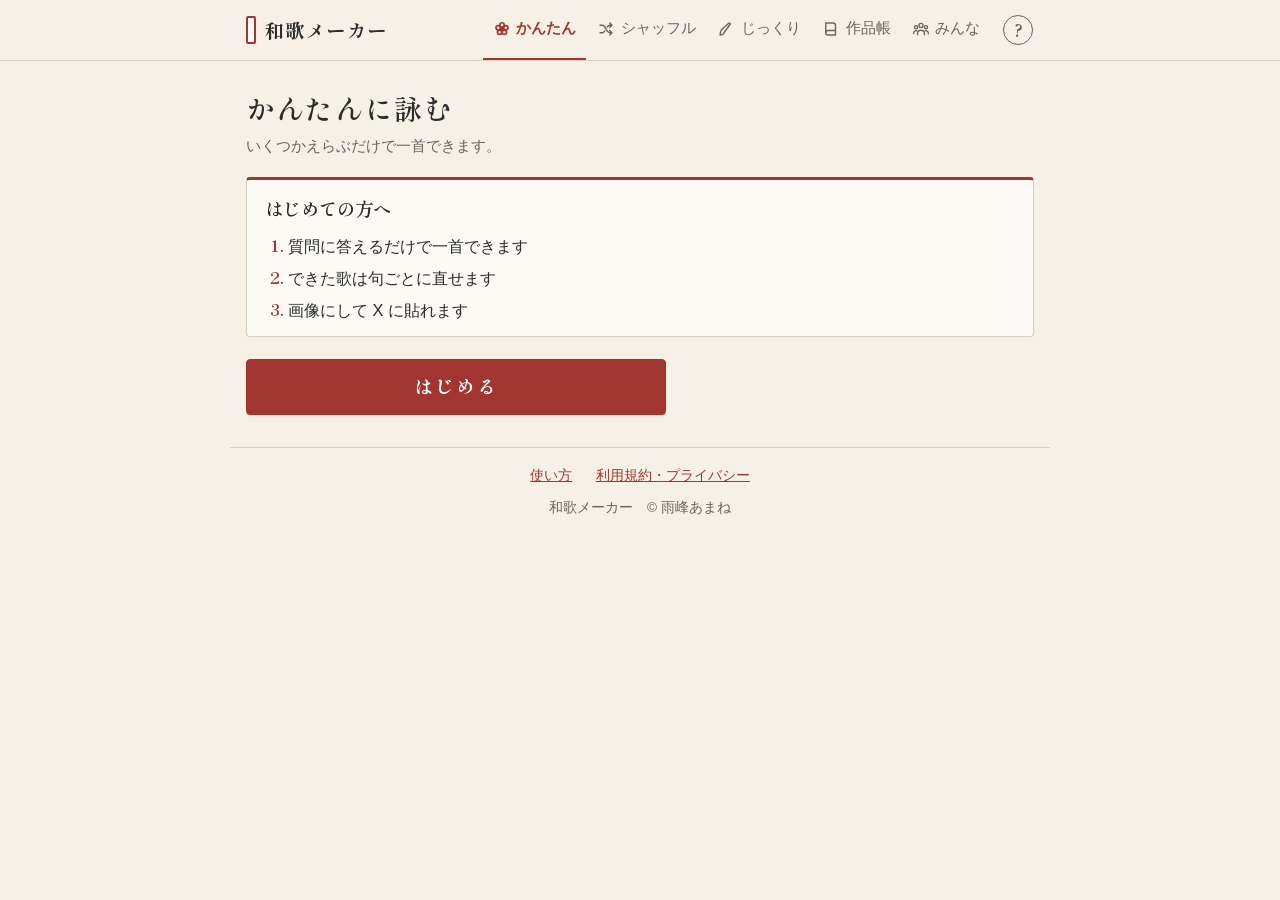
==== commit 2f456887: "サイト名を「和歌メーカー」に変更 (OGP 画像も作り直し) Co-Authored-By: Claude Fable 5.1 <noreply@anthropic.com>" ====
--- a/index.html
+++ b/index.html
@@ -3,35 +3,35 @@
 <head>
 <meta charset="utf-8">
 <meta name="viewport" content="width=device-width, initial-scale=1, viewport-fit=cover">
-<title>和歌メイカー｜えらぶだけで和歌が一首、縦書き画像で共有</title>
+<title>和歌メーカー｜えらぶだけで和歌が一首、縦書き画像で共有</title>
 <meta name="description" content="質問に答えるだけで和歌（五・七・五・七・七）が一首できる無料サイト。句ごとの言いかえ、音数の自動カウント、短冊・色紙の縦書き画像で X に共有。今日のお題・作品帳つき。">
 <meta name="theme-color" content="#f6f1e7">
 <link rel="canonical" href="https://amemineamane.github.io/waka-maker/">
 <!-- ホーム画面に追加（PWA）。sw.js は js/app.js が http(s) のときだけ登録する -->
 <link rel="manifest" href="manifest.webmanifest">
 <link rel="apple-touch-icon" href="assets/apple-touch-icon.png">
-<meta name="apple-mobile-web-app-title" content="和歌メイカー">
+<meta name="apple-mobile-web-app-title" content="和歌メーカー">
 <!-- OGP（SNS は JS を実行しないので data/site.js の値を直書き） -->
 <meta property="og:type" content="website">
-<meta property="og:site_name" content="和歌メイカー">
-<meta property="og:title" content="和歌メイカー — えらぶだけで、和歌が一首">
+<meta property="og:site_name" content="和歌メーカー">
+<meta property="og:title" content="和歌メーカー — えらぶだけで、和歌が一首">
 <meta property="og:description" content="えらぶだけで和歌が一首。音数を数えて、短冊・色紙の縦書き画像にして X で共有できる無料サイト。">
 <meta property="og:locale" content="ja_JP">
 <meta property="og:url" content="https://amemineamane.github.io/waka-maker/">
 <meta property="og:image" content="https://amemineamane.github.io/waka-maker/assets/og.png">
 <meta property="og:image:width" content="1200">
 <meta property="og:image:height" content="630">
-<meta property="og:image:alt" content="和歌メイカー 縦書きの和歌のカード">
+<meta property="og:image:alt" content="和歌メーカー 縦書きの和歌のカード">
 <meta name="twitter:image" content="https://amemineamane.github.io/waka-maker/assets/og.png">
 <meta name="twitter:card" content="summary_large_image">
 <meta name="twitter:site" content="@AmemineAmane">
-<meta name="twitter:title" content="和歌メイカー — えらぶだけで、和歌が一首">
+<meta name="twitter:title" content="和歌メーカー — えらぶだけで、和歌が一首">
 <meta name="twitter:description" content="えらぶだけで和歌が一首。音数を数えて、短冊・色紙の縦書き画像にして X で共有できる無料サイト。">
 <script type="application/ld+json">
 {
   "@context": "https://schema.org",
   "@type": "WebApplication",
-  "name": "和歌メイカー",
+  "name": "和歌メーカー",
   "url": "https://amemineamane.github.io/waka-maker/",
   "description": "質問に答えるだけで和歌（五・七・五・七・七）が一首できる無料サイト。句ごとの言いかえ、音数の自動カウント、短冊・色紙の縦書き画像で X に共有。今日のお題・作品帳つき。",
   "inLanguage": "ja",
@@ -53,13 +53,13 @@
 <link rel="preconnect" href="https://fonts.googleapis.com">
 <link rel="preconnect" href="https://fonts.gstatic.com" crossorigin>
 <link rel="stylesheet" href="https://fonts.googleapis.com/css2?family=Shippori+Mincho:wght@400;600;700&display=swap">
-<link rel="stylesheet" href="css/app.css?v=10">
+<link rel="stylesheet" href="css/app.css?v=13">
 </head>
 <body>
 <a class="skip" href="#app">本文へ</a>
 <header class="site-header">
   <div class="header-inner">
-    <a class="brand" href="#/easy"><span class="brand-mark" aria-hidden="true"></span><span data-site-name>和歌メイカー</span></a>
+    <a class="brand" href="#/easy"><span class="brand-mark" aria-hidden="true"></span><span data-site-name>和歌メーカー</span></a>
     <nav class="nav" aria-label="メニュー"><div class="nav-tabs" role="tablist" aria-label="作り方・作品帳・みんなの和歌">
       <a class="nav-item" href="#/easy" data-route="easy" role="tab" aria-selected="false" aria-controls="app"><svg class="nav-icon" viewBox="0 0 24 24" aria-hidden="true"><circle cx="12" cy="6.6" r="2.9"/><circle cx="17.1" cy="10.3" r="2.9"/><circle cx="15.2" cy="16.3" r="2.9"/><circle cx="8.8" cy="16.3" r="2.9"/><circle cx="6.9" cy="10.3" r="2.9"/><circle cx="12" cy="12" r="1.2"/></svg><span>かんたん</span></a>
       <a class="nav-item" href="#/mix" data-route="mix" role="tab" aria-selected="false" aria-controls="app"><svg class="nav-icon" viewBox="0 0 24 24" aria-hidden="true"><path d="M4 7h3c5 0 5 10 10 10h3M17 14l3 3-3 3M4 17h3c1.5 0 2.5-1 3.5-2.5M13.5 9.5C14.5 8 15.5 7 17 7h3M17 4l3 3-3 3"/></svg><span>シャッフル</span></a>
@@ -77,34 +77,34 @@
 
 <footer class="site-footer">
   <p><a href="#/help">使い方</a>　<a href="#/terms">利用規約・プライバシー</a></p>
-  <p class="muted small"><span data-site-name>和歌メイカー</span>　<span id="footer-credit"></span></p>
+  <p class="muted small"><span data-site-name>和歌メーカー</span>　<span id="footer-credit"></span></p>
 </footer>
 
 <div id="toast" class="toast" role="status" aria-live="polite"></div>
 
 <!-- データ → 部品 → 画面 → 起動 の順（file:// で動くよう fetch / module は使わない） -->
-<script src="data/site.js?v=10"></script>
-<script src="data/words.js?v=10"></script>
-<script src="data/makura.js?v=10"></script>
-<script src="data/parts.js?v=10"></script>
-<script src="data/samples.js?v=10"></script>
-<script src="data/readings.js?v=10"></script>
-<script src="data/easy.js?v=10"></script>
-<script src="data/easy-modern.js?v=10"></script>
-<script src="js/mora.js?v=10"></script>
-<script src="js/reading.js?v=10"></script>
-<script src="js/store.js?v=10"></script>
-<script src="js/components.js?v=10"></script>
-<script src="js/render.js?v=10"></script>
-<script src="js/share.js?v=10"></script>
-<script src="js/easy-gen.js?v=10"></script>
-<script src="js/view-easy.js?v=10"></script>
-<script src="js/view-compose.js?v=10"></script>
-<script src="js/view-mix.js?v=10"></script>
-<script src="js/view-gallery.js?v=10"></script>
-<script src="js/view-minna.js?v=10"></script>
-<script src="js/view-help.js?v=10"></script>
-<script src="js/view-terms.js?v=10"></script>
-<script src="js/app.js?v=10"></script>
+<script src="data/site.js?v=13"></script>
+<script src="data/words.js?v=13"></script>
+<script src="data/makura.js?v=13"></script>
+<script src="data/parts.js?v=13"></script>
+<script src="data/samples.js?v=13"></script>
+<script src="data/readings.js?v=13"></script>
+<script src="data/easy.js?v=13"></script>
+<script src="data/easy-modern.js?v=13"></script>
+<script src="js/mora.js?v=13"></script>
+<script src="js/reading.js?v=13"></script>
+<script src="js/store.js?v=13"></script>
+<script src="js/components.js?v=13"></script>
+<script src="js/render.js?v=13"></script>
+<script src="js/share.js?v=13"></script>
+<script src="js/easy-gen.js?v=13"></script>
+<script src="js/view-easy.js?v=13"></script>
+<script src="js/view-compose.js?v=13"></script>
+<script src="js/view-mix.js?v=13"></script>
+<script src="js/view-gallery.js?v=13"></script>
+<script src="js/view-minna.js?v=13"></script>
+<script src="js/view-help.js?v=13"></script>
+<script src="js/view-terms.js?v=13"></script>
+<script src="js/app.js?v=13"></script>
 </body>
 </html>
--- a/css/app.css
+++ b/css/app.css
@@ -294,6 +294,14 @@
 .q-no { color: var(--accent); font-size: .95rem; letter-spacing: .05em; }
 .q-sub { font-family: var(--gothic); font-weight: 500; font-size: .8rem; color: var(--ink-2); }
 .q-hint { font-size: .82rem; color: var(--ink-2); margin: 6px 0 0; }
+.q-note { margin: -4px 0 8px; font-size: .8rem; color: var(--ink-2); line-height: 1.6; }
+.chip-season, .chip[data-season]::after {
+  font-family: var(--gothic); font-weight: 500; font-size: .68rem; line-height: 1.4; color: var(--accent);
+  border: 1px solid var(--accent); border-radius: 3px; padding: 0 .3em; margin-left: .1em; align-self: center;
+}
+.chip[data-season]::after { content: attr(data-season); }
+.chip[aria-pressed="true"]::after { color: var(--paper); border-color: var(--paper); }
+.chip-season-inline { display: inline-block; vertical-align: middle; margin: 0 .2em 0 0; }
 .q-grid { display: grid; gap: 8px; }
 .season-grid { grid-template-columns: repeat(4, 1fr); }
 .q-btn {
